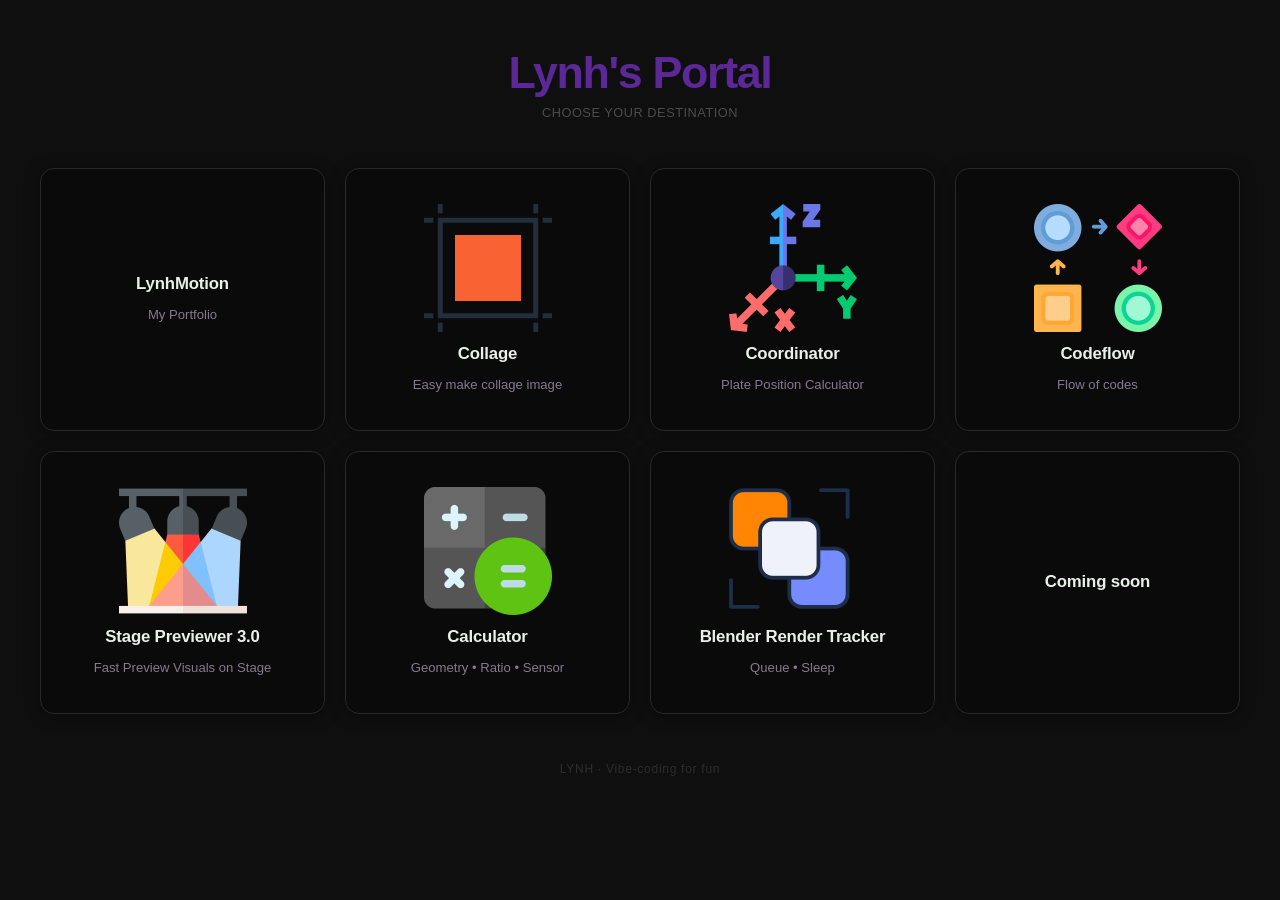
==== index.html @ b920a1d1 "update" ====
<!DOCTYPE html>
<html lang="en">
<head>
  <meta charset="UTF-8" />
  <meta name="viewport" content="width=device-width, initial-scale=1.0"/>
  <title>Portal</title>
  <link rel="stylesheet" href="theme.css" />
  <style>
    /* ── Layout ── */
    *, *::before, *::after { box-sizing: border-box; margin: 0; padding: 0; }

    body {
      min-height: 100vh;
      background: var(--bg);
      color: var(--text);
      font-family: var(--font-body);
      display: flex;
      flex-direction: column;
      align-items: center;
      padding: var(--space-xl) var(--space-md);
    }

    /* ── Header ── */
    header {
      width: 100%;
      max-width: var(--max-width);
      margin-bottom: var(--space-xl);
      text-align: center;
    }
    header h1 {
      font-family: var(--font-display);
      font-size: var(--size-title);
      font-weight: 700;
      letter-spacing: -0.03em;
      color: var(--accent);
      line-height: 1.1;
    }
    header p {
      margin-top: 0.5rem;
      font-size: var(--size-subtitle);
      color: var(--text-muted);
      letter-spacing: 0.04em;
    }

    /* ── Grid ── */
    .grid {
      display: grid;
      grid-template-columns: repeat(var(--cols), 1fr);
      gap: var(--gap);
      width: 100%;
      max-width: var(--max-width);
    }

    /* ── Card ── */
    .card {
      background: var(--card-bg);
      border: var(--card-border);
      border-radius: var(--radius);
      padding: var(--card-padding);
      display: flex;
      flex-direction: column;
      align-items: center;
      justify-content: center;
      gap: 0.75rem;
      cursor: pointer;
      text-decoration: none;
      color: inherit;
      position: relative;
      overflow: hidden;
      transition: transform 0.22s cubic-bezier(.22,1,.36,1),
                  box-shadow 0.22s cubic-bezier(.22,1,.36,1),
                  background 0.2s;
      min-height: var(--card-min-height);
      box-shadow: var(--card-shadow);
    }
    .card::before {
      content: '';
      position: absolute;
      inset: 0;
      background: var(--card-hover-overlay);
      opacity: 0;
      transition: opacity 0.2s;
    }
    .card:hover { transform: translateY(-6px) scale(1.02); box-shadow: var(--card-shadow-hover); }
    .card:hover::before { opacity: 1; }
    .card:active { transform: translateY(-2px) scale(0.99); }

    .card-icon {
      font-size: var(--icon-size);
      line-height: 1;
      filter: drop-shadow(0 2px 6px rgba(0,0,0,.18));
    }
    .card-img {
      width: var(--img-size);
      height: var(--img-size);
      object-fit: cover;
      border-radius: calc(var(--radius) - 4px);
    }
    .card-label {
      font-family: var(--font-display);
      font-size: var(--size-label);
      font-weight: 600;
      text-align: center;
      color: var(--card-label-color);
      letter-spacing: -0.01em;
      z-index: 1;
    }
    .card-desc {
      font-size: var(--size-desc);
      color: var(--card-desc-color);
      text-align: center;
      line-height: 1.4;
      z-index: 1;
    }

    /* ── Footer ── */
    footer {
      margin-top: var(--space-xl);
      font-size: 0.75rem;
      color: var(--text-muted);
      opacity: 0.5;
      letter-spacing: 0.06em;
    }

    /* ── Responsive ── */
    @media (max-width: 900px) {
      .grid { grid-template-columns: repeat(2, 1fr); }
    }
    @media (max-width: 540px) {
      .grid { grid-template-columns: 1fr; }
    }
  </style>
</head>
<body>

  <header>
    <h1>Lynh's Portal</h1>
    <p>CHOOSE YOUR DESTINATION</p>
  </header>

  <main class="grid" id="grid">

    <!-- ── Cards: edit href, icon/img, label, desc ── -->

    <a class="card" href="https://www.lynhmotion.com/" target="_blank" rel="noopener">
      <span class="card-label">LynhMotion</span>
      <span class="card-desc">My Portfolio</span>
    </a>

    <a class="card" href="apps/Collage/index.html">
      <img src="/ico/collage.png">
      <span class="card-label">Collage</span>
      <span class="card-desc">Easy make collage image</span>
    </a>

    <a class="card" href="apps/Coordinator/index.html">
      <img src="/ico/coordinator.png">
      <span class="card-label">Coordinator</span>
      <span class="card-desc">Plate Position Calculator</span>
    </a>

    <a class="card" href="apps/Codeflow/index.html">
      <img src="/ico/codeflow.png">
      <span class="card-label">Codeflow</span>
      <span class="card-desc">Flow of codes</span>
    </a>

    <a class="card" href="apps/Stage Previewer 3.0/index.html">
      <img src="/ico/stage.png">
      <span class="card-label">Stage Previewer 3.0</span>
      <span class="card-desc">Fast Preview Visuals on Stage</span>
    </a>

    <a class="card" href="apps/Calculator/index.html">
      <img src="/ico/calculator.png">
      <span class="card-label">Calculator</span>
      <span class="card-desc">Geometry &bull; Ratio &bull; Sensor</span>
    </a>

    <a class="card" href="https://github.com/tuanlinhtinh/BlenderRenderTracker/" target="_blank" rel="noopener">
      <img src="/ico/blender.png">
      <span class="card-label">Blender Render Tracker</span>
      <span class="card-desc">Queue &bull; Sleep</span>
    </a>

    <a class="card">
      <span class="card-label">Coming soon</span>
    </a>

    <!-- Add more cards here following the same pattern -->

  </main>

  <footer>LYNH · Vibe-coding for fun</footer>

</body>
</html>
---- theme.css ----
/* ══════════════════════════════════════════════════════
   theme.css  –  Edit this file to change the whole portal
   ══════════════════════════════════════════════════════ */

:root {

  /* ── Fonts ─────────────────────────────────────────── */
  /* Import from Google Fonts or use system fonts        */
  --font-display : 'Nunito', 'Helvetica Neue', sans-serif;
  --font-body    : 'Nunito', 'Helvetica Neue', sans-serif;

  /* ── Font sizes ─────────────────────────────────────── */
  --size-title    : 2.8rem;
  --size-subtitle : 0.8rem;
  --size-label    : 1.05rem;
  --size-desc     : 0.82rem;

  /* ── Colors ─────────────────────────────────────────── */
  --bg            : #0f0f0f;          /* page background         */
  --text          : #e8f0eb;          /* default text            */
  --text-muted    : #4b4b4b;          /* header subtitle, footer */
  --accent        : #5c2897;          /* title / brand color     */

  /* ── Cards ──────────────────────────────────────────── */
  --card-bg            : #0a0a0a;
  --card-border        : 1px solid #292929;
  --card-shadow        : 0 2px 16px rgba(0,0,0,.35);
  --card-shadow-hover  : 0 12px 40px rgba(0, 0, 0, 0.18);
  --card-hover-overlay : linear-gradient(135deg, rgba(89, 0, 255, 0.3), rgba(106, 91, 238, 0.02));
  --card-label-color   : #e9f0e8;
  --card-desc-color    : #847a90;
  --card-padding       : 2.2rem 1.5rem;
  --card-min-height    : 160px;

  /* ── Grid ───────────────────────────────────────────── */
  --cols       : 4;        /* columns on desktop; auto-collapses on mobile */
  --gap        : 1.25rem;
  --max-width  : 1200px;

  /* ── Icons / Images ─────────────────────────────────── */
  --icon-size  : 2.6rem;
  --img-size   : 56px;

  /* ── Spacing ─────────────────────────────────────────── */
  --space-md   : 1.5rem;
  --space-xl   : 3rem;

  /* ── Corners ─────────────────────────────────────────── */
  --radius     : 14px;
}


/* ══════════════════════════════════════════════════════
   PRESET THEMES  –  Uncomment one block to apply it
   ══════════════════════════════════════════════════════

── LIGHT / CLEAN ─────────────────────────────────────
:root {
  --bg                 : #f4f5f7;
  --text               : #1a1d27;
  --text-muted         : #8a93a8;
  --accent             : #3b6ef0;
  --card-bg            : #ffffff;
  --card-border        : 1px solid #e2e5ef;
  --card-shadow        : 0 2px 12px rgba(0,0,0,.07);
  --card-shadow-hover  : 0 10px 32px rgba(59,110,240,.14);
  --card-hover-overlay : linear-gradient(135deg, rgba(59,110,240,.06), transparent);
  --card-label-color   : #1a1d27;
  --card-desc-color    : #8a93a8;
}

── WARM PAPER ────────────────────────────────────────
:root {
  --bg                 : #fdf6ec;
  --text               : #2d2219;
  --text-muted         : #a08060;
  --accent             : #c0622a;
  --card-bg            : #fff9f0;
  --card-border        : 1px solid #e8d9c5;
  --card-shadow        : 0 2px 10px rgba(80,40,10,.08);
  --card-shadow-hover  : 0 10px 30px rgba(192,98,42,.14);
  --card-hover-overlay : linear-gradient(135deg, rgba(192,98,42,.07), transparent);
  --card-label-color   : #2d2219;
  --card-desc-color    : #a08060;
  --font-display       : Georgia, serif;
}

── DEEP OCEAN ────────────────────────────────────────
:root {
  --bg                 : #050e1c;
  --text               : #c8dff7;
  --text-muted         : #4a6580;
  --accent             : #38bdf8;
  --card-bg            : #0a1929;
  --card-border        : 1px solid #112240;
  --card-shadow        : 0 2px 18px rgba(0,0,0,.5);
  --card-shadow-hover  : 0 12px 40px rgba(56,189,248,.2);
  --card-hover-overlay : linear-gradient(135deg, rgba(56,189,248,.1), transparent);
  --card-label-color   : #c8dff7;
  --card-desc-color    : #4a6580;
}

── HIGH CONTRAST / ACCESSIBLE ───────────────────────
:root {
  --bg                 : #000000;
  --text               : #ffffff;
  --text-muted         : #aaaaaa;
  --accent             : #ffdd00;
  --card-bg            : #111111;
  --card-border        : 2px solid #444444;
  --card-shadow        : none;
  --card-shadow-hover  : 0 0 0 3px #ffdd00;
  --card-hover-overlay : none;
  --card-label-color   : #ffffff;
  --card-desc-color    : #aaaaaa;
  --radius             : 4px;
}

══════════════════════════════════════════════════════ */
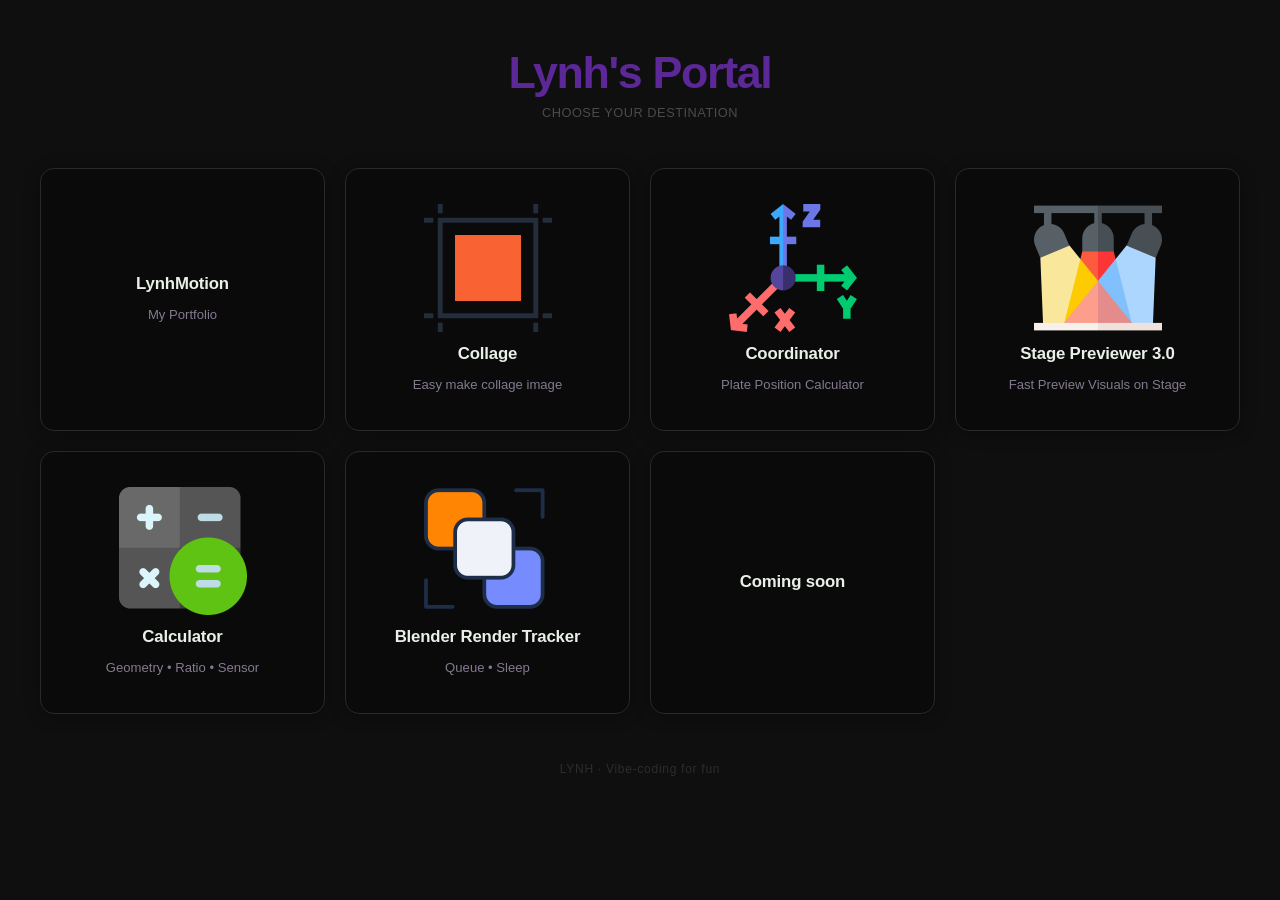
==== commit cda813e8: "update" ====
--- a/index.html
+++ b/index.html
@@ -159,13 +159,7 @@
       <span class="card-desc">Plate Position Calculator</span>
     </a>
 
-    <a class="card" href="apps/Codeflow/index.html">
-      <img src="/ico/codeflow.png">
-      <span class="card-label">Codeflow</span>
-      <span class="card-desc">Flow of codes</span>
-    </a>
-
-    <a class="card" href="apps/Stage Previewer 3.0/index.html">
+    <a class="card" href="https://www.enterspace-stage.com//" target="_blank" rel="noopener">
       <img src="/ico/stage.png">
       <span class="card-label">Stage Previewer 3.0</span>
       <span class="card-desc">Fast Preview Visuals on Stage</span>
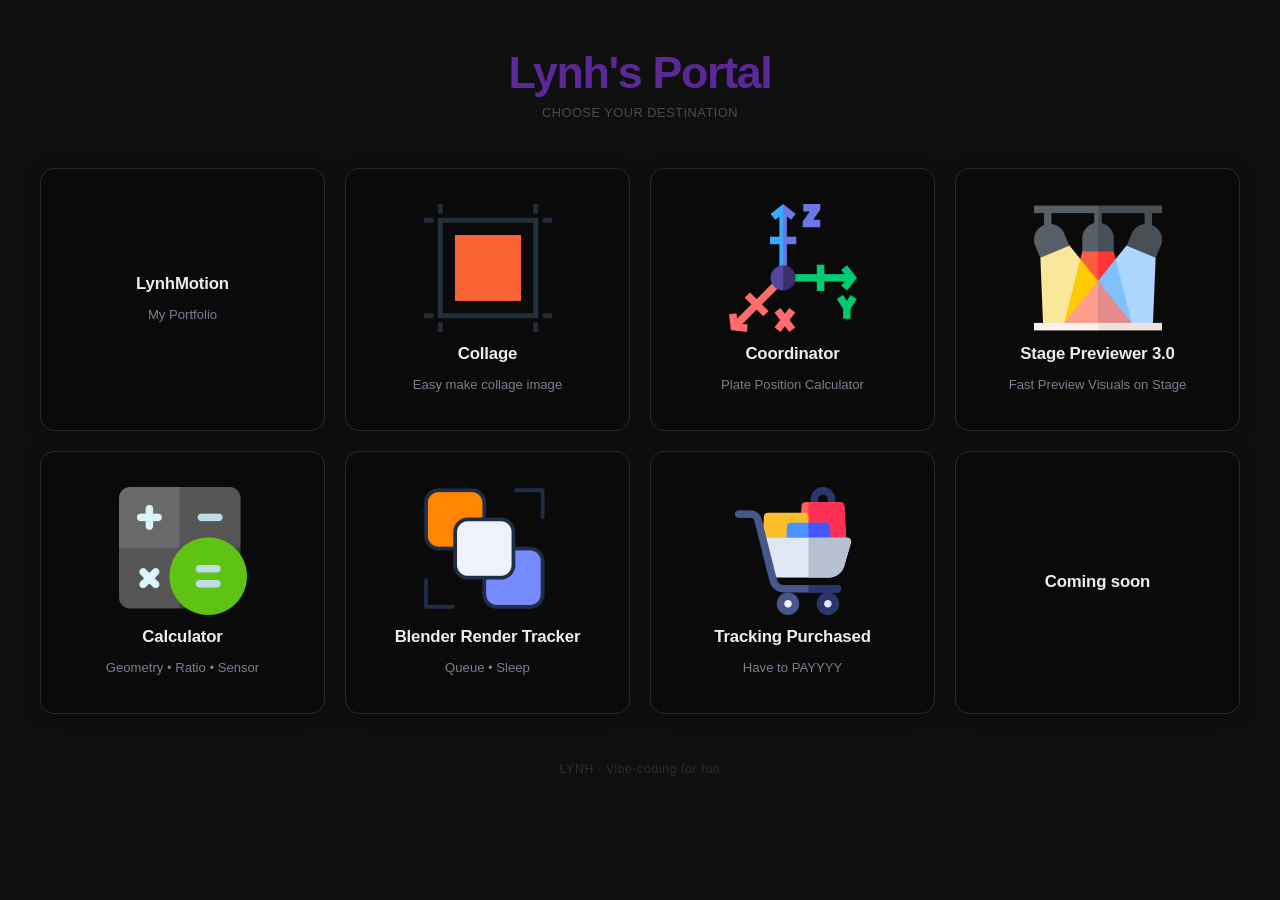
==== commit ffd1923c: "update" ====
--- a/index.html
+++ b/index.html
@@ -148,33 +148,39 @@
     </a>
 
     <a class="card" href="apps/Collage/index.html">
-      <img src="/ico/collage.png">
+      <img src="./ico/collage.png">
       <span class="card-label">Collage</span>
       <span class="card-desc">Easy make collage image</span>
     </a>
 
     <a class="card" href="apps/Coordinator/index.html">
-      <img src="/ico/coordinator.png">
+      <img src="./ico/coordinator.png">
       <span class="card-label">Coordinator</span>
       <span class="card-desc">Plate Position Calculator</span>
     </a>
 
     <a class="card" href="https://www.enterspace-stage.com//" target="_blank" rel="noopener">
-      <img src="/ico/stage.png">
+      <img src="./ico/stage.png">
       <span class="card-label">Stage Previewer 3.0</span>
       <span class="card-desc">Fast Preview Visuals on Stage</span>
     </a>
 
     <a class="card" href="apps/Calculator/index.html">
-      <img src="/ico/calculator.png">
+      <img src="./ico/calculator.png">
       <span class="card-label">Calculator</span>
       <span class="card-desc">Geometry &bull; Ratio &bull; Sensor</span>
     </a>
 
     <a class="card" href="https://github.com/tuanlinhtinh/BlenderRenderTracker/" target="_blank" rel="noopener">
-      <img src="/ico/blender.png">
+      <img src="./ico/blender.png">
       <span class="card-label">Blender Render Tracker</span>
       <span class="card-desc">Queue &bull; Sleep</span>
+    </a>
+
+    <a class="card" href="apps/Tracking Purchased/index.html">
+      <img src="./ico/purchased.png">
+      <span class="card-label">Tracking Purchased</span>
+      <span class="card-desc">Have to PAYYYY</span>
     </a>
 
     <a class="card">
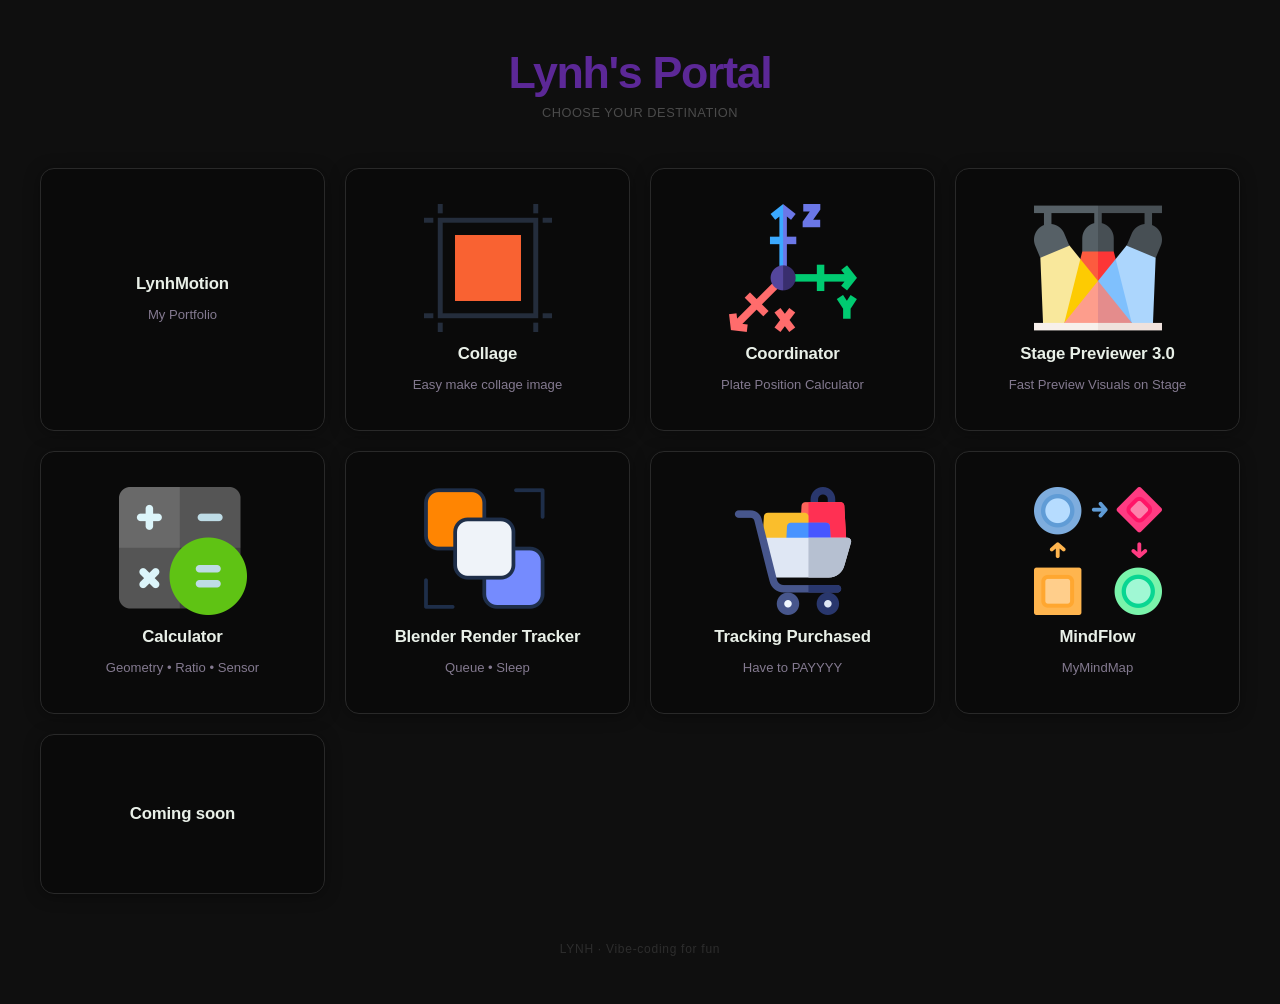
==== commit 9ea53f7a: "update" ====
--- a/index.html
+++ b/index.html
@@ -183,6 +183,12 @@
       <span class="card-desc">Have to PAYYYY</span>
     </a>
 
+    <a class="card" href="apps/MindFlow/index.html">
+      <img src="./ico/mindflow.png">
+      <span class="card-label">MindFlow</span>
+      <span class="card-desc">MyMindMap</span>
+    </a>
+
     <a class="card">
       <span class="card-label">Coming soon</span>
     </a>
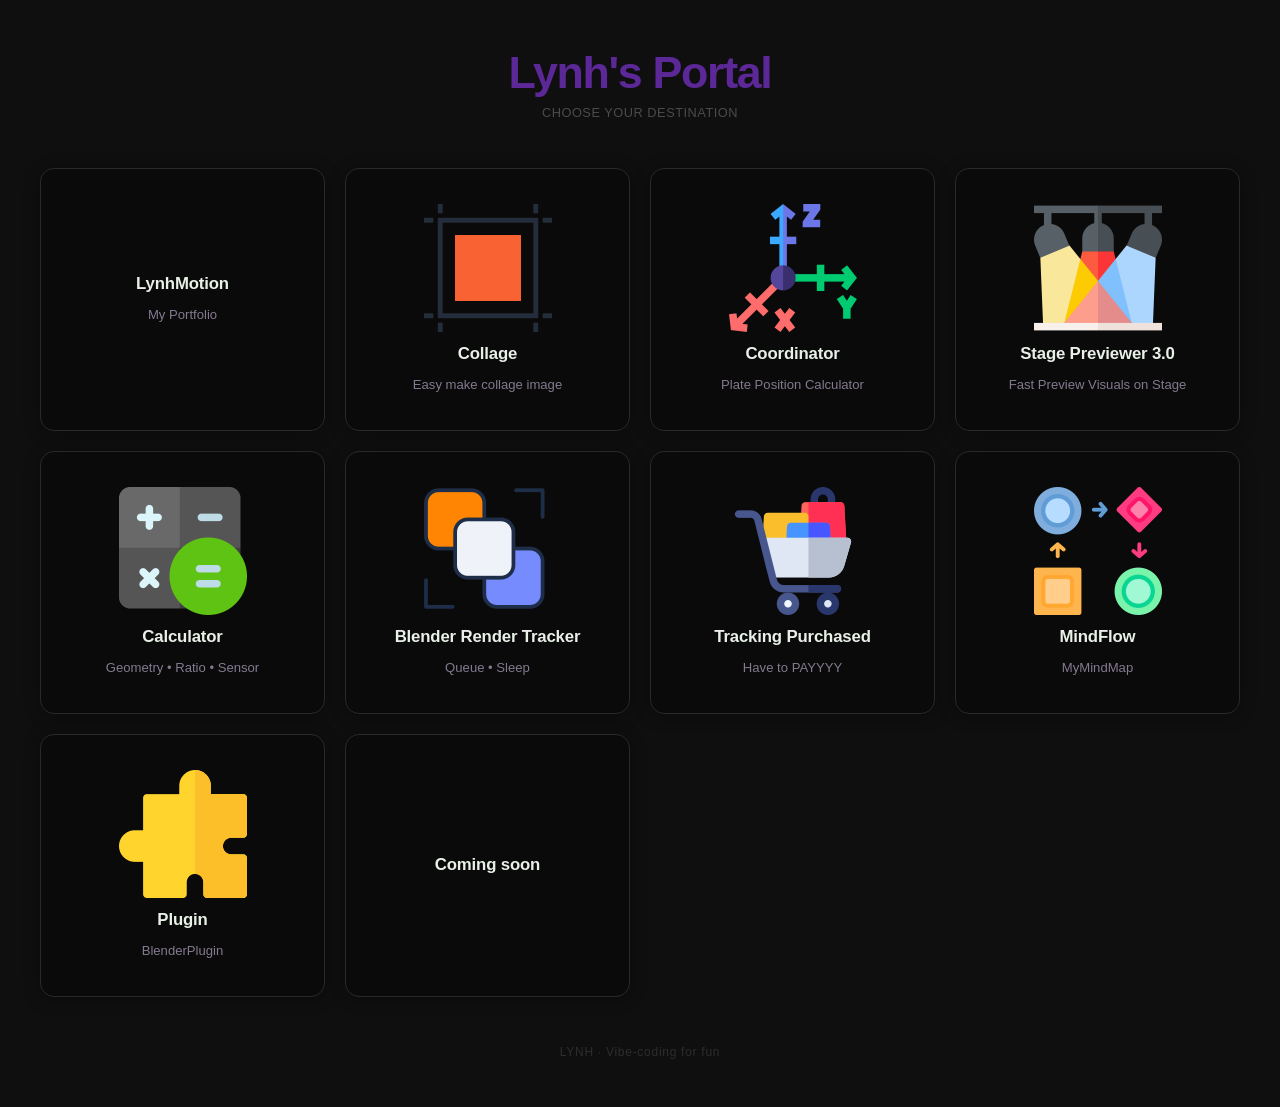
==== commit dd92dc1d: "1" ====
--- a/index.html
+++ b/index.html
@@ -159,7 +159,7 @@
       <span class="card-desc">Plate Position Calculator</span>
     </a>
 
-    <a class="card" href="https://www.enterspace-stage.com//" target="_blank" rel="noopener">
+    <a class="card" href="apps/Stage Previewer 3.0/index.html">
       <img src="./ico/stage.png">
       <span class="card-label">Stage Previewer 3.0</span>
       <span class="card-desc">Fast Preview Visuals on Stage</span>
@@ -189,6 +189,12 @@
       <span class="card-desc">MyMindMap</span>
     </a>
 
+    <a class="card" href="apps/Blender Plugins/index.html">
+      <img src="./ico/plugin.png">
+      <span class="card-label">Plugin</span>
+      <span class="card-desc">BlenderPlugin</span>
+    </a>
+
     <a class="card">
       <span class="card-label">Coming soon</span>
     </a>
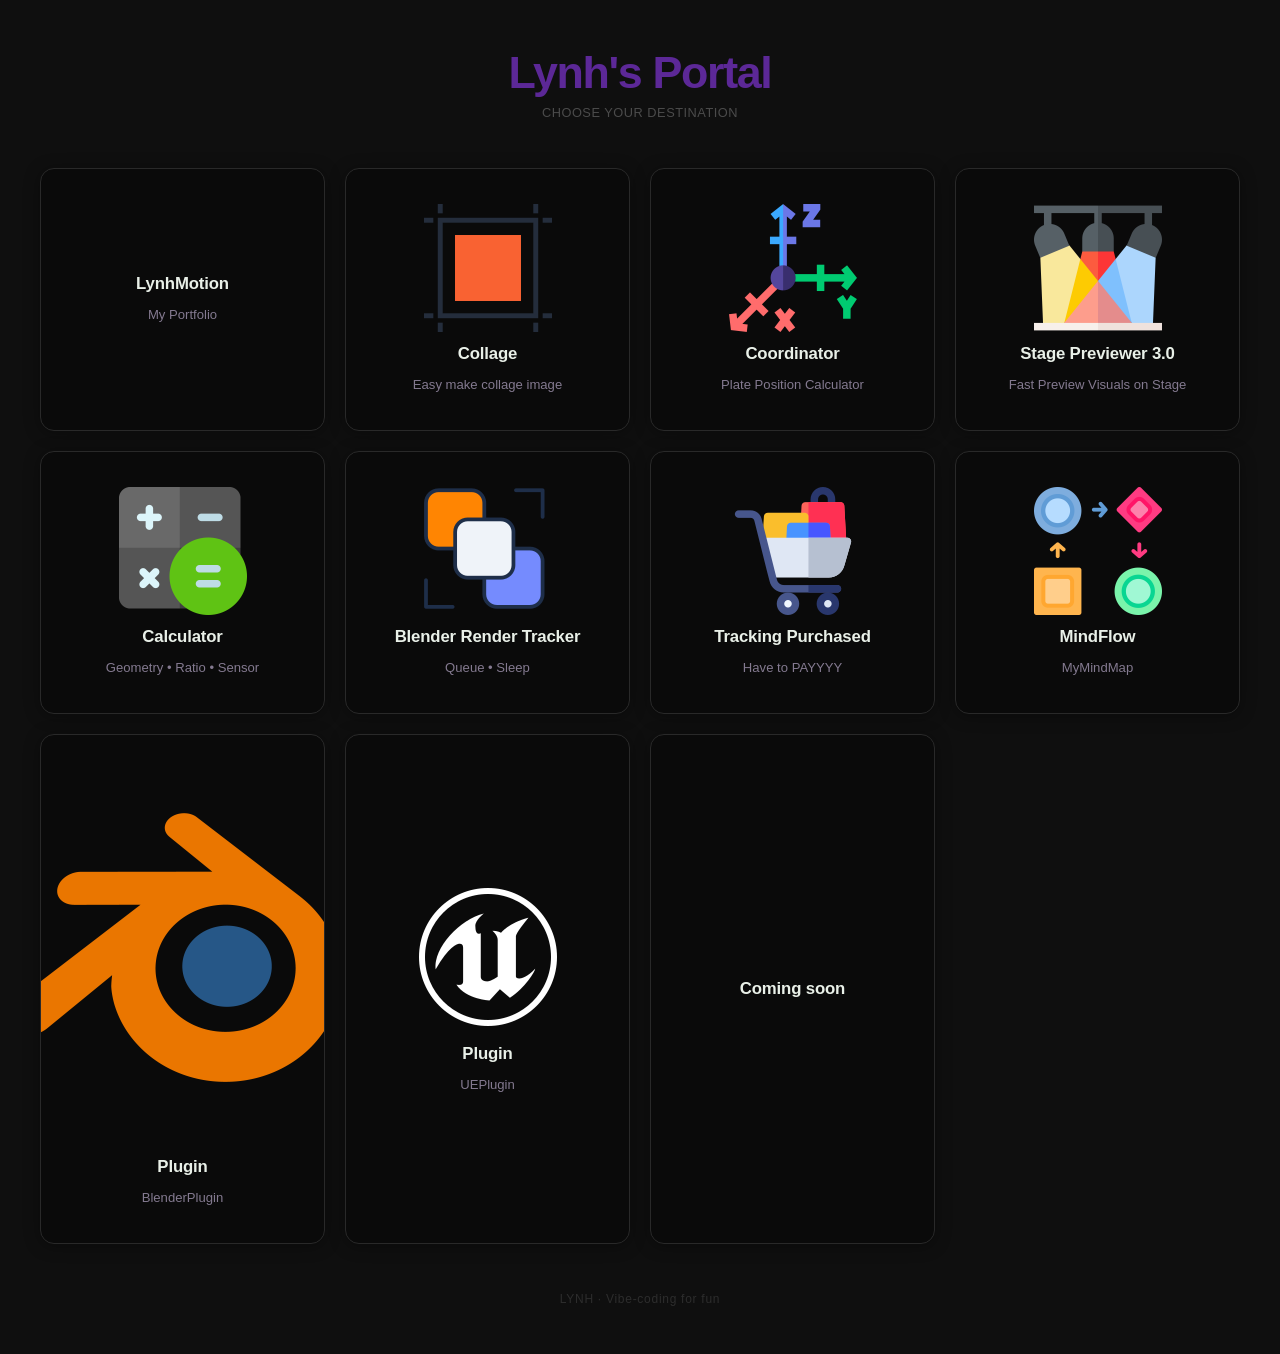
==== commit c2e4fa1c: "1" ====
--- a/index.html
+++ b/index.html
@@ -189,12 +189,18 @@
       <span class="card-desc">MyMindMap</span>
     </a>
 
-    <a class="card" href="apps/Blender Plugins/index.html">
-      <img src="./ico/plugin.png">
+    <a class="card" href="https://drive.google.com/drive/folders/1HLBQugIOfILdbnaJK7GIG8JCXyy4jz0P/" target="_blank" rel="noopener">
+      <img src="./ico/Blenderplugin.png">
       <span class="card-label">Plugin</span>
       <span class="card-desc">BlenderPlugin</span>
     </a>
 
+    <a class="card" href="https://drive.google.com/drive/folders/1iiPTS3exFBmb0zNisUmcjyZQlWP2-nuT/" target="_blank" rel="noopener">
+      <img src="./ico/ue.png">
+      <span class="card-label">Plugin</span>
+      <span class="card-desc">UEPlugin</span>
+    </a>
+
     <a class="card">
       <span class="card-label">Coming soon</span>
     </a>
